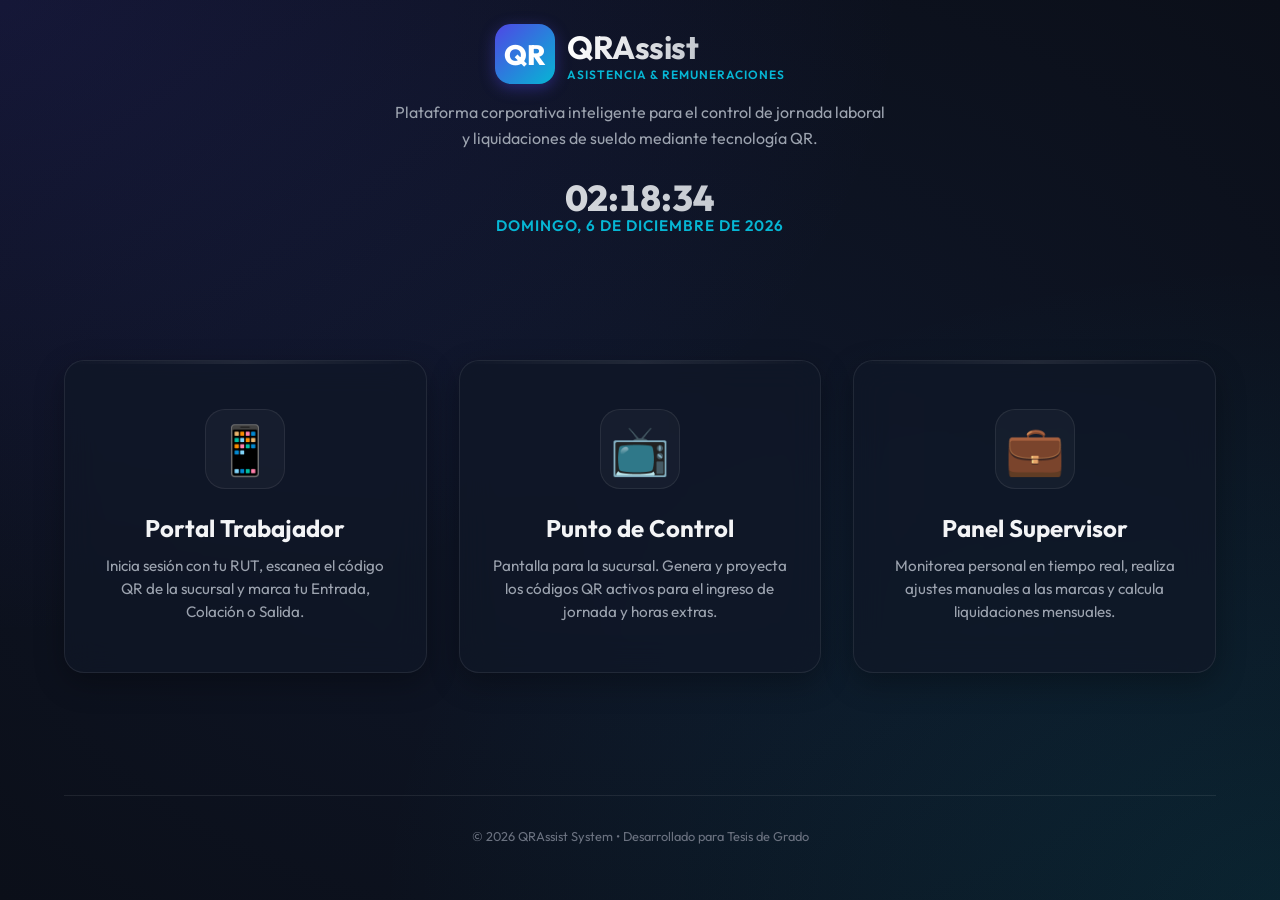
==== index.html @ 9260c616 "Add files via upload" ====
<!DOCTYPE html>
<html lang="es">
<head>
    <meta charset="UTF-8">
    <meta name="viewport" content="width=device-width, initial-scale=1.0">
    <title>QRAssist - Sistema de Asistencia y Remuneraciones</title>
    <link rel="stylesheet" href="css/styles.css">
</head>
<body>
    <div class="app-container" style="justify-content: center;">
        <!-- Logo y Cabecera del Portal -->
        <header class="text-center" style="margin-bottom: 3rem;">
            <div class="brand" style="justify-content: center; margin-bottom: 1rem;">
                <div class="brand-logo" style="width: 60px; height: 60px; font-size: 1.75rem; border-radius: 16px;">QR</div>
                <div class="brand-text" style="text-align: left;">
                    <h1 style="font-size: 2rem;">QRAssist</h1>
                    <span>Asistencia & Remuneraciones</span>
                </div>
            </div>
            <p style="color: var(--text-secondary); max-width: 500px; margin: 0 auto; line-height: 1.6;">
                Plataforma corporativa inteligente para el control de jornada laboral y liquidaciones de sueldo mediante tecnología QR.
            </p>
            <div id="live-time-wrapper" style="margin-top: 1.5rem;">
                <div id="live-time" class="time-ticker" style="font-size: 2.25rem;">00:00:00</div>
                <div id="live-date" class="date-ticker">Sábado, 27 de Junio</div>
            </div>
        </header>

        <!-- Rejilla de Roles -->
        <main class="hub-grid">
            <!-- Tarjeta Trabajador -->
            <a href="worker.html" class="card hub-card" id="btn-worker-portal">
                <div class="hub-icon">📱</div>
                <h2>Portal Trabajador</h2>
                <p>Inicia sesión con tu RUT, escanea el código QR de la sucursal y marca tu Entrada, Colación o Salida.</p>
            </a>

            <!-- Tarjeta Punto de Control QR -->
            <a href="control_point.html" class="card hub-card" id="btn-control-point">
                <div class="hub-icon">📺</div>
                <h2>Punto de Control</h2>
                <p>Pantalla para la sucursal. Genera y proyecta los códigos QR activos para el ingreso de jornada y horas extras.</p>
            </a>

            <!-- Tarjeta Supervisor -->
            <a href="supervisor.html" class="card hub-card" id="btn-supervisor-portal">
                <div class="hub-icon">💼</div>
                <h2>Panel Supervisor</h2>
                <p>Monitorea personal en tiempo real, realiza ajustes manuales a las marcas y calcula liquidaciones mensuales.</p>
            </a>
        </main>

        <footer class="app-footer">
            <p>&copy; 2026 QRAssist System &bull; Desarrollado para Tesis de Grado</p>
        </footer>
    </div>

    <!-- Script para el Reloj en Vivo -->
    <script>
        function updateClock() {
            const now = new Date();
            const timeStr = now.toLocaleTimeString('es-CL', { hour: '2-digit', minute: '2-digit', second: '2-digit', hour12: false });
            const dateOptions = { weekday: 'long', day: 'numeric', month: 'long', year: 'numeric' };
            const dateStr = now.toLocaleDateString('es-CL', dateOptions);
            
            document.getElementById('live-time').textContent = timeStr;
            document.getElementById('live-date').textContent = dateStr;
        }
        setInterval(updateClock, 1000);
        updateClock();
    </script>
</body>
</html>
---- css/styles.css ----
/* 
 * Sistema Web de Control de Asistencia y Cálculo de Remuneraciones
 * css/styles.css - Sistema de Diseño Premium y Estilos Globales
 */

@import url('https://fonts.googleapis.com/css2?family=Outfit:wght@300;400;500;600;700;800&family=Montserrat:wght@400;500;600;700&display=swap');

/* --- variables del sistema de diseño --- */
:root {
    --bg-main: #0B0F19;
    --bg-card: rgba(17, 24, 39, 0.7);
    --border-glass: rgba(255, 255, 255, 0.08);
    --border-glow: rgba(99, 102, 241, 0.25);
    
    --text-primary: #F3F4F6;
    --text-secondary: #9CA3AF;
    --text-muted: #6B7280;
    
    /* Paleta de Estados de Asistencia (Neon Glow) */
    --color-entrada: #10B981;       /* Verde Esmeralda */
    --color-colacion: #F59E0B;      /* Ámbar Cálido */
    --color-salida: #EF4444;        /* Rojo Coral */
    --color-extra: #6366F1;         /* Índigo Eléctrico */
    
    /* Colores del Sistema */
    --primary: #4F46E5;
    --primary-hover: #4338CA;
    --primary-glow: rgba(79, 70, 229, 0.4);
    
    --accent: #06B6D4; /* Cyan */
    --accent-hover: #0891B2;
}

/* --- estilos base --- */
* {
    margin: 0;
    padding: 0;
    box-sizing: border-box;
    font-family: 'Outfit', 'Montserrat', sans-serif;
    -webkit-tap-highlight-color: transparent;
}

body {
    background-color: var(--bg-main);
    background-image: 
        radial-gradient(at 0% 0%, rgba(79, 70, 229, 0.15) 0px, transparent 50%),
        radial-gradient(at 100% 100%, rgba(6, 182, 212, 0.12) 0px, transparent 50%),
        radial-gradient(at 50% 50%, rgba(15, 23, 42, 0.95) 0px, var(--bg-main) 100%);
    background-attachment: fixed;
    color: var(--text-primary);
    min-height: 100vh;
    display: flex;
    flex-direction: column;
    overflow-x: hidden;
}

/* --- contenedor principal --- */
.app-container {
    max-width: 1200px;
    width: 100%;
    margin: 0 auto;
    padding: 1.5rem;
    flex: 1;
    display: flex;
    flex-direction: column;
}

/* --- header / navbar --- */
.app-header {
    display: flex;
    justify-content: space-between;
    align-items: center;
    padding: 1rem 0;
    margin-bottom: 2rem;
    border-bottom: 1px solid var(--border-glass);
}

.brand {
    display: flex;
    align-items: center;
    gap: 0.75rem;
    text-decoration: none;
}

.brand-logo {
    width: 42px;
    height: 42px;
    background: linear-gradient(135deg, var(--primary), var(--accent));
    border-radius: 12px;
    display: flex;
    align-items: center;
    justify-content: center;
    color: white;
    font-weight: 800;
    font-size: 1.25rem;
    box-shadow: 0 4px 15px var(--primary-glow);
}

.brand-text h1 {
    font-size: 1.25rem;
    font-weight: 700;
    background: linear-gradient(to right, #FFFFFF, var(--text-secondary));
    -webkit-background-clip: text;
    -webkit-text-fill-color: transparent;
    letter-spacing: -0.5px;
}

.brand-text span {
    font-size: 0.75rem;
    color: var(--accent);
    text-transform: uppercase;
    letter-spacing: 1px;
    font-weight: 600;
    display: block;
}

.user-badge {
    background: rgba(255, 255, 255, 0.05);
    border: 1px solid var(--border-glass);
    padding: 0.5rem 1rem;
    border-radius: 12px;
    display: flex;
    align-items: center;
    gap: 0.5rem;
    font-size: 0.85rem;
}

.user-badge .role {
    color: var(--accent);
    font-weight: 600;
}

/* --- componentes de tarjeta (glassmorphic) --- */
.card {
    background: var(--bg-card);
    backdrop-filter: blur(16px);
    -webkit-backdrop-filter: blur(16px);
    border: 1px solid var(--border-glass);
    border-radius: 20px;
    padding: 2rem;
    box-shadow: 0 10px 30px rgba(0, 0, 0, 0.3);
    transition: transform 0.3s ease, border-color 0.3s ease, box-shadow 0.3s ease;
    position: relative;
    overflow: hidden;
}

.card::before {
    content: '';
    position: absolute;
    top: 0;
    left: 0;
    right: 0;
    height: 3px;
    background: linear-gradient(90deg, transparent, var(--border-glass), transparent);
}

.card:hover {
    border-color: var(--border-glow);
    box-shadow: 0 15px 40px rgba(99, 102, 241, 0.1);
}

/* --- selector de roles (hub index) --- */
.hub-grid {
    display: grid;
    grid-template-columns: repeat(auto-fit, minmax(300px, 1fr));
    gap: 2rem;
    margin: auto 0;
    padding: 2rem 0;
}

.hub-card {
    display: flex;
    flex-direction: column;
    align-items: center;
    text-align: center;
    cursor: pointer;
    text-decoration: none;
    color: inherit;
    padding: 3rem 2rem;
}

.hub-card:hover {
    transform: translateY(-8px);
}

.hub-icon {
    font-size: 3rem;
    margin-bottom: 1.5rem;
    width: 80px;
    height: 80px;
    border-radius: 20px;
    background: rgba(255, 255, 255, 0.03);
    border: 1px solid var(--border-glass);
    display: flex;
    align-items: center;
    justify-content: center;
    transition: background 0.3s, transform 0.3s;
}

.hub-card:hover .hub-icon {
    background: var(--primary);
    transform: scale(1.1) rotate(5deg);
    box-shadow: 0 0 30px var(--primary-glow);
}

.hub-card h2 {
    font-size: 1.5rem;
    margin-bottom: 0.75rem;
    font-weight: 700;
}

.hub-card p {
    color: var(--text-secondary);
    font-size: 0.95rem;
    line-height: 1.5;
}

/* --- formularios y inputs --- */
.form-group {
    margin-bottom: 1.5rem;
    display: flex;
    flex-direction: column;
    gap: 0.5rem;
}

label {
    font-size: 0.85rem;
    font-weight: 600;
    color: var(--text-secondary);
    text-transform: uppercase;
    letter-spacing: 0.5px;
}

input, select {
    background: rgba(255, 255, 255, 0.03);
    border: 1px solid var(--border-glass);
    padding: 0.85rem 1.2rem;
    border-radius: 12px;
    color: var(--text-primary);
    font-size: 1rem;
    transition: border-color 0.3s, box-shadow 0.3s;
}

input:focus, select:focus {
    outline: none;
    border-color: var(--primary);
    box-shadow: 0 0 12px var(--primary-glow);
}

/* --- botones --- */
.btn {
    background: linear-gradient(135deg, var(--primary), var(--accent));
    border: none;
    color: white;
    padding: 0.85rem 1.5rem;
    font-size: 1rem;
    font-weight: 600;
    border-radius: 12px;
    cursor: pointer;
    display: inline-flex;
    align-items: center;
    justify-content: center;
    gap: 0.5rem;
    transition: opacity 0.2s, transform 0.2s, box-shadow 0.2s;
    box-shadow: 0 4px 15px var(--primary-glow);
}

.btn:hover {
    transform: translateY(-2px);
    box-shadow: 0 6px 20px var(--primary-glow);
}

.btn:active {
    transform: translateY(0);
}

.btn-secondary {
    background: rgba(255, 255, 255, 0.05);
    border: 1px solid var(--border-glass);
    color: var(--text-primary);
    box-shadow: none;
}

.btn-secondary:hover {
    background: rgba(255, 255, 255, 0.1);
    box-shadow: none;
}

.btn-danger {
    background: linear-gradient(135deg, var(--color-salida), #F87171);
    box-shadow: 0 4px 15px rgba(239, 68, 68, 0.3);
}

.btn-danger:hover {
    box-shadow: 0 6px 20px rgba(239, 68, 68, 0.4);
}

.btn-success {
    background: linear-gradient(135deg, var(--color-entrada), #34D399);
    box-shadow: 0 4px 15px rgba(16, 185, 129, 0.3);
}

.btn-success:hover {
    box-shadow: 0 6px 20px rgba(16, 185, 129, 0.4);
}

/* --- estados visuales (badges / textos) --- */
.status-badge {
    padding: 0.25rem 0.75rem;
    border-radius: 50px;
    font-size: 0.8rem;
    font-weight: 700;
    text-transform: uppercase;
    display: inline-flex;
    align-items: center;
    gap: 0.35rem;
    border: 1px solid transparent;
}

.status-working {
    background: rgba(16, 185, 129, 0.1);
    border-color: rgba(16, 185, 129, 0.3);
    color: var(--color-entrada);
    box-shadow: 0 0 10px rgba(16, 185, 129, 0.15);
}

.status-lunch {
    background: rgba(245, 158, 11, 0.1);
    border-color: rgba(245, 158, 11, 0.3);
    color: var(--color-colacion);
    box-shadow: 0 0 10px rgba(245, 158, 11, 0.15);
}

.status-out {
    background: rgba(239, 68, 68, 0.1);
    border-color: rgba(239, 68, 68, 0.3);
    color: var(--color-salida);
    box-shadow: 0 0 10px rgba(239, 68, 68, 0.15);
}

.status-overtime {
    background: rgba(99, 102, 241, 0.1);
    border-color: rgba(99, 102, 241, 0.3);
    color: var(--color-extra);
    box-shadow: 0 0 10px rgba(99, 102, 241, 0.15);
}

/* --- interfaz del trabajador (móvil) --- */
.worker-card {
    max-width: 480px;
    margin: 0 auto;
    width: 100%;
}

.worker-profile {
    display: flex;
    flex-direction: column;
    align-items: center;
    margin-bottom: 2rem;
    text-align: center;
}

.worker-avatar {
    width: 70px;
    height: 70px;
    border-radius: 50%;
    background: linear-gradient(135deg, var(--primary), var(--accent));
    display: flex;
    align-items: center;
    justify-content: center;
    font-size: 1.75rem;
    font-weight: 700;
    color: white;
    margin-bottom: 1rem;
    box-shadow: 0 5px 20px var(--primary-glow);
}

.worker-name {
    font-size: 1.25rem;
    font-weight: 700;
    margin-bottom: 0.25rem;
}

.worker-rut {
    font-size: 0.85rem;
    color: var(--text-secondary);
}

/* escáner de cámara */
.camera-scanner-wrapper {
    position: relative;
    width: 100%;
    aspect-ratio: 1;
    border-radius: 16px;
    overflow: hidden;
    border: 2px dashed rgba(255, 255, 255, 0.2);
    background: #000;
    margin: 1.5rem 0;
}

.camera-scanner-overlay {
    position: absolute;
    top: 0;
    left: 0;
    width: 100%;
    height: 100%;
    pointer-events: none;
    border: 40px solid rgba(0, 0, 0, 0.6);
    display: flex;
    align-items: center;
    justify-content: center;
    z-index: 10;
}

.scanner-reticle {
    width: 100%;
    height: 100%;
    border: 2px solid var(--accent);
    position: relative;
    box-shadow: 0 0 20px rgba(6, 182, 212, 0.3);
}

.scanner-laser {
    position: absolute;
    top: 0;
    left: 0;
    width: 100%;
    height: 4px;
    background: linear-gradient(to right, transparent, var(--accent), transparent);
    box-shadow: 0 0 15px var(--accent);
    animation: scanning 2s linear infinite;
}

@keyframes scanning {
    0% { top: 0%; }
    50% { top: 100%; }
    100% { top: 0%; }
}

#reader {
    width: 100% !important;
    height: 100% !important;
    object-fit: cover;
}

#reader video {
    object-fit: cover !important;
    width: 100% !important;
    height: 100% !important;
}

/* drawer/modal de marcas del trabajador */
.action-sheet {
    position: fixed;
    bottom: 0;
    left: 50%;
    transform: translate(-50%, 100%);
    width: 100%;
    max-width: 480px;
    background: #0F172A;
    border-top: 1px solid var(--border-glass);
    border-top-left-radius: 24px;
    border-top-right-radius: 24px;
    padding: 2rem;
    box-shadow: 0 -10px 40px rgba(0, 0, 0, 0.5);
    z-index: 1000;
    transition: transform 0.4s cubic-bezier(0.16, 1, 0.3, 1);
}

.action-sheet.active {
    transform: translate(-50%, 0);
}

.action-sheet-header {
    text-align: center;
    margin-bottom: 1.5rem;
}

.action-sheet-header h3 {
    font-size: 1.25rem;
    font-weight: 700;
}

.action-sheet-header p {
    color: var(--text-secondary);
    font-size: 0.85rem;
    margin-top: 0.25rem;
}

.action-sheet-grid {
    display: grid;
    grid-template-columns: repeat(2, 1fr);
    gap: 1rem;
    margin-bottom: 1.5rem;
}

.action-btn {
    border: 1px solid var(--border-glass);
    background: rgba(255, 255, 255, 0.02);
    border-radius: 16px;
    padding: 1.25rem 1rem;
    display: flex;
    flex-direction: column;
    align-items: center;
    gap: 0.5rem;
    cursor: pointer;
    font-weight: 600;
    font-size: 0.9rem;
    transition: transform 0.2s, background 0.2s, border-color 0.2s;
    color: var(--text-primary);
}

.action-btn:hover {
    background: rgba(255, 255, 255, 0.05);
    transform: scale(1.02);
}

.action-btn .icon {
    font-size: 1.75rem;
}

.action-btn.entrada { border-color: rgba(16, 185, 129, 0.2); }
.action-btn.entrada:hover { background: rgba(16, 185, 129, 0.1); border-color: var(--color-entrada); }

.action-btn.colacion-in { border-color: rgba(245, 158, 11, 0.2); }
.action-btn.colacion-in:hover { background: rgba(245, 158, 11, 0.1); border-color: var(--color-colacion); }

.action-btn.colacion-out { border-color: rgba(6, 182, 212, 0.2); }
.action-btn.colacion-out:hover { background: rgba(6, 182, 212, 0.1); border-color: var(--accent); }

.action-btn.salida { border-color: rgba(239, 68, 68, 0.2); }
.action-btn.salida:hover { background: rgba(239, 68, 68, 0.1); border-color: var(--color-salida); }

.backdrop {
    position: fixed;
    top: 0;
    left: 0;
    width: 100vw;
    height: 100vh;
    background: rgba(0, 0, 0, 0.6);
    backdrop-filter: blur(4px);
    z-index: 999;
    display: none;
}

.backdrop.active {
    display: block;
}

/* --- interfaz del punto de control (pantalla qr) --- */
.control-point-layout {
    display: flex;
    flex-direction: column;
    align-items: center;
    text-align: center;
    gap: 2rem;
    margin: auto 0;
}

.qr-displays-container {
    display: grid;
    grid-template-columns: repeat(auto-fit, minmax(280px, 1fr));
    gap: 2.5rem;
    width: 100%;
    max-width: 800px;
    margin-top: 1rem;
}

.qr-box {
    display: flex;
    flex-direction: column;
    align-items: center;
    padding: 2.5rem 1.5rem;
    background: rgba(17, 24, 39, 0.8);
    border: 1px solid var(--border-glass);
    border-radius: 24px;
    box-shadow: 0 10px 45px rgba(0,0,0,0.5);
    position: relative;
}

.qr-box.overtime-box {
    border-color: rgba(99, 102, 241, 0.3);
    box-shadow: 0 10px 45px rgba(99, 102, 241, 0.15);
}

.qr-canvas-wrapper {
    background: white;
    padding: 1.25rem;
    border-radius: 16px;
    display: flex;
    align-items: center;
    justify-content: center;
    box-shadow: 0 8px 30px rgba(0, 0, 0, 0.2);
    margin-bottom: 1.5rem;
}

.qr-box h2 {
    font-size: 1.25rem;
    margin-bottom: 0.5rem;
}

.qr-box p {
    color: var(--text-secondary);
    font-size: 0.85rem;
}

.time-ticker {
    font-size: 3rem;
    font-weight: 800;
    background: linear-gradient(to right, #FFFFFF, var(--text-secondary));
    -webkit-background-clip: text;
    -webkit-text-fill-color: transparent;
    font-feature-settings: "tnum";
}

.date-ticker {
    color: var(--accent);
    text-transform: uppercase;
    font-weight: 600;
    letter-spacing: 1px;
    font-size: 0.95rem;
    margin-top: -0.25rem;
}

/* --- interfaz del supervisor --- */
.supervisor-grid {
    display: grid;
    grid-template-columns: 1fr;
    gap: 2rem;
}

@media (min-width: 992px) {
    .supervisor-grid {
        grid-template-columns: 1fr 320px;
    }
}

.main-dashboard {
    display: flex;
    flex-direction: column;
    gap: 2rem;
}

.tab-nav {
    display: flex;
    gap: 0.5rem;
    border-bottom: 1px solid var(--border-glass);
    padding-bottom: 0.5rem;
    overflow-x: auto;
}

.tab-btn {
    background: transparent;
    border: none;
    color: var(--text-secondary);
    padding: 0.75rem 1.25rem;
    font-size: 0.95rem;
    font-weight: 600;
    cursor: pointer;
    border-radius: 10px;
    transition: background 0.2s, color 0.2s;
    white-space: nowrap;
}

.tab-btn:hover {
    color: var(--text-primary);
    background: rgba(255, 255, 255, 0.02);
}

.tab-btn.active {
    color: var(--accent);
    background: rgba(6, 182, 212, 0.1);
}

.tab-content {
    display: none;
}

.tab-content.active {
    display: block;
}

/* tablas responsivas */
.table-wrapper {
    overflow-x: auto;
    width: 100%;
    margin-top: 1rem;
    border-radius: 12px;
    border: 1px solid var(--border-glass);
}

table {
    width: 100%;
    border-collapse: collapse;
    text-align: left;
    font-size: 0.9rem;
}

th, td {
    padding: 1rem 1.25rem;
    border-bottom: 1px solid var(--border-glass);
}

th {
    background: rgba(255, 255, 255, 0.02);
    color: var(--text-secondary);
    font-weight: 600;
    text-transform: uppercase;
    font-size: 0.75rem;
    letter-spacing: 0.5px;
}

tr:hover td {
    background: rgba(255, 255, 255, 0.01);
}

/* lista de trabajadores activos (barra lateral o tarjetas) */
.worker-status-list {
    display: flex;
    flex-direction: column;
    gap: 1rem;
}

.worker-status-card {
    background: rgba(255, 255, 255, 0.02);
    border: 1px solid var(--border-glass);
    padding: 1.25rem;
    border-radius: 16px;
    display: flex;
    justify-content: space-between;
    align-items: center;
    transition: border-color 0.2s;
}

.worker-status-card:hover {
    border-color: var(--border-glow);
}

.worker-status-info h4 {
    font-size: 0.95rem;
    font-weight: 600;
    margin-bottom: 0.25rem;
}

.worker-status-info p {
    color: var(--text-secondary);
    font-size: 0.8rem;
}

/* liquidación / módulo financiero */
.financial-summary {
    display: grid;
    grid-template-columns: repeat(auto-fit, minmax(200px, 1fr));
    gap: 1rem;
    margin-bottom: 2rem;
}

.financial-metric-card {
    background: rgba(255, 255, 255, 0.02);
    border: 1px solid var(--border-glass);
    border-radius: 16px;
    padding: 1.25rem;
    display: flex;
    flex-direction: column;
    gap: 0.25rem;
}

.financial-metric-card .label {
    font-size: 0.75rem;
    color: var(--text-secondary);
    text-transform: uppercase;
}

.financial-metric-card .value {
    font-size: 1.5rem;
    font-weight: 700;
    font-feature-settings: "tnum";
}

.financial-metric-card.highlight {
    border-color: rgba(6, 182, 212, 0.3);
    background: linear-gradient(135deg, rgba(6, 182, 212, 0.05), transparent);
}

.financial-metric-card.highlight .value {
    color: var(--accent);
}

/* --- modal modal supervisor --- */
.modal {
    position: fixed;
    top: 50%;
    left: 50%;
    transform: translate(-50%, -50%) scale(0.9);
    width: 90%;
    max-width: 500px;
    background: #0F172A;
    border: 1px solid var(--border-glass);
    border-radius: 20px;
    padding: 2rem;
    box-shadow: 0 20px 50px rgba(0,0,0,0.6);
    z-index: 1001;
    display: none;
    opacity: 0;
    transition: transform 0.3s, opacity 0.3s;
}

.modal.active {
    display: block;
    opacity: 1;
    transform: translate(-50%, -50%) scale(1);
}

.modal-header {
    display: flex;
    justify-content: space-between;
    align-items: center;
    margin-bottom: 1.5rem;
}

.modal-header h3 {
    font-size: 1.25rem;
    font-weight: 700;
}

.modal-close {
    background: transparent;
    border: none;
    color: var(--text-secondary);
    font-size: 1.5rem;
    cursor: pointer;
}

.modal-footer {
    display: flex;
    justify-content: flex-end;
    gap: 0.75rem;
    margin-top: 1.5rem;
}

/* --- alertas/notificaciones toast --- */
.toast-container {
    position: fixed;
    top: 20px;
    right: 20px;
    z-index: 10000;
    display: flex;
    flex-direction: column;
    gap: 0.75rem;
}

.toast {
    background: #1E293B;
    border-left: 4px solid var(--primary);
    border-radius: 8px;
    padding: 1rem 1.5rem;
    box-shadow: 0 10px 25px rgba(0,0,0,0.4);
    color: var(--text-primary);
    font-size: 0.9rem;
    display: flex;
    align-items: center;
    gap: 0.75rem;
    min-width: 250px;
    max-width: 350px;
    animation: slideIn 0.3s forwards;
}

@keyframes slideIn {
    from { transform: translateX(120%); }
    to { transform: translateX(0); }
}

.toast.success { border-left-color: var(--color-entrada); }
.toast.warning { border-left-color: var(--color-colacion); }
.toast.error { border-left-color: var(--color-salida); }

/* --- vistas del login --- */
.login-layout {
    display: flex;
    justify-content: center;
    align-items: center;
    min-height: calc(100vh - 200px);
}

.login-card {
    max-width: 400px;
    width: 100%;
}

.login-card h2 {
    font-size: 1.75rem;
    font-weight: 700;
    margin-bottom: 0.5rem;
    text-align: center;
}

.login-card p {
    color: var(--text-secondary);
    font-size: 0.9rem;
    text-align: center;
    margin-bottom: 2rem;
}

/* --- utilidades --- */
.text-center { text-align: center; }
.mt-1 { margin-top: 0.25rem; }
.mt-2 { margin-top: 0.5rem; }
.mt-4 { margin-top: 1rem; }
.mb-2 { margin-bottom: 0.5rem; }
.mb-4 { margin-bottom: 1rem; }
.flex { display: flex; }
.justify-between { justify-content: space-between; }
.align-center { align-items: center; }
.gap-1 { gap: 0.5rem; }
.gap-2 { gap: 1rem; }
.flex-1 { flex: 1; }

/* footer */
.app-footer {
    text-align: center;
    padding: 2rem 0;
    color: var(--text-muted);
    font-size: 0.8rem;
    border-top: 1px solid var(--border-glass);
    margin-top: auto;
}

/* --- media print para liquidación --- */
@media print {
    body {
        background: white !important;
        background-image: none !important;
        color: black !important;
    }
    
    .app-container, .app-header, .tab-nav, .sidebar, #tab-payroll > .card > *:not(#payroll-results-container), #payroll-results-container > *:not(#paystub-print-card), .app-footer, .btn, .toast-container {
        display: none !important;
    }
    
    .app-container {
        padding: 0 !important;
        margin: 0 !important;
        max-width: 100% !important;
        min-height: auto !important;
    }
    
    #tab-payroll, #payroll-results-container, #paystub-print-card {
        display: block !important;
        width: 100% !important;
        position: absolute;
        left: 0;
        top: 0;
        margin: 0 !important;
        padding: 1.5cm !important;
        background: white !important;
        color: black !important;
        border: none !important;
        box-shadow: none !important;
    }
    
    #paystub-print-card * {
        color: black !important;
        border-color: #333 !important;
    }
    
    #paystub-print-card th {
        background: #e5e7eb !important;
        color: black !important;
        border-bottom: 2px solid black !important;
        padding: 0.5rem !important;
    }
    
    #paystub-print-card td {
        border-bottom: 1px solid #ccc !important;
        padding: 0.5rem !important;
    }
    
    #paystub-print-card h4, #paystub-print-card h5, #paystub-print-card strong {
        color: black !important;
    }
}
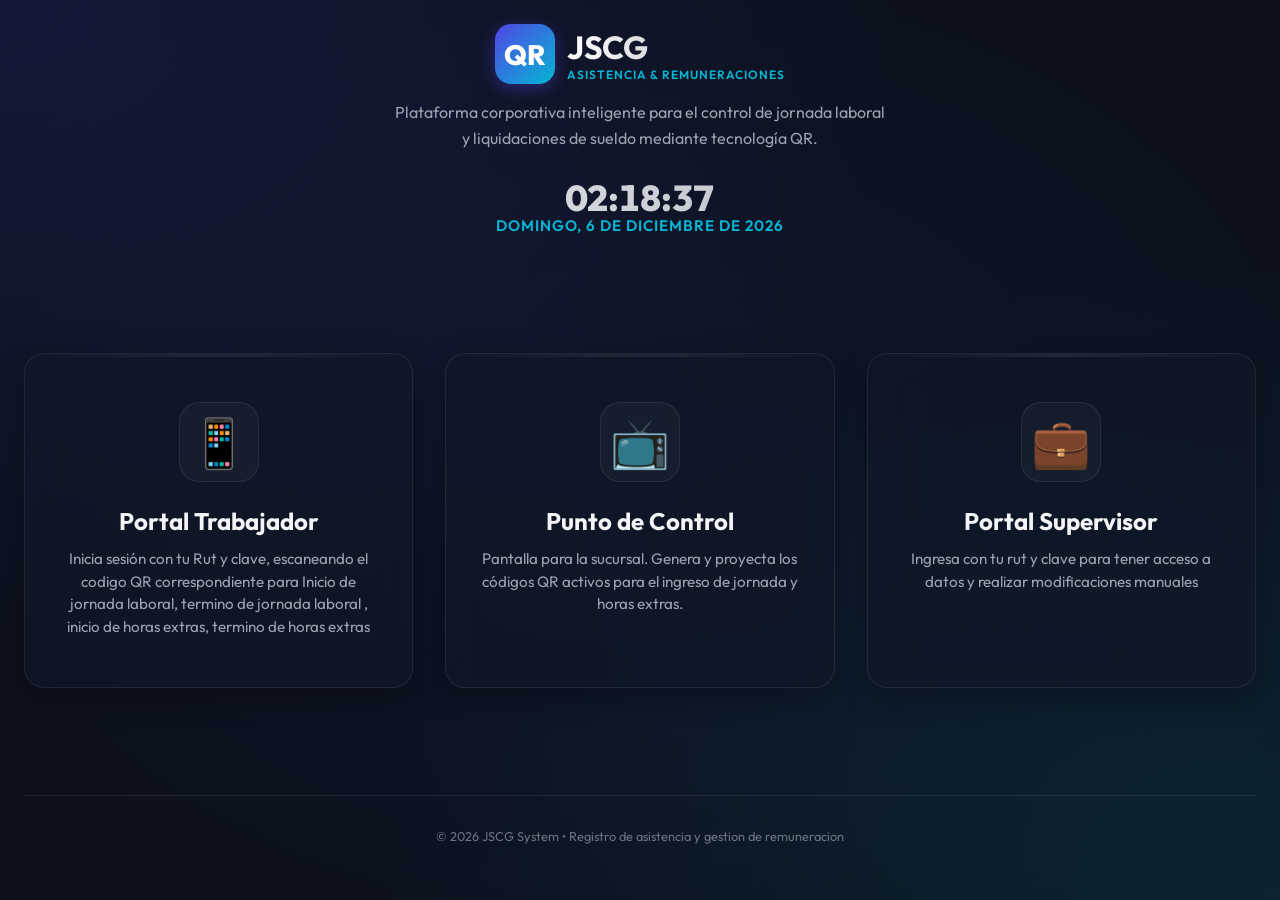
==== commit b0cc213f: "detalles finales" ====
--- a/index.html
+++ b/index.html
@@ -1,24 +1,28 @@
 <!DOCTYPE html>
 <html lang="es">
+
 <head>
     <meta charset="UTF-8">
     <meta name="viewport" content="width=device-width, initial-scale=1.0">
-    <title>QRAssist - Sistema de Asistencia y Remuneraciones</title>
+    <title>JSCG - Sistema de Asistencia y Remuneraciones</title>
     <link rel="stylesheet" href="css/styles.css">
 </head>
+
 <body>
     <div class="app-container" style="justify-content: center;">
         <!-- Logo y Cabecera del Portal -->
         <header class="text-center" style="margin-bottom: 3rem;">
             <div class="brand" style="justify-content: center; margin-bottom: 1rem;">
-                <div class="brand-logo" style="width: 60px; height: 60px; font-size: 1.75rem; border-radius: 16px;">QR</div>
+                <div class="brand-logo" style="width: 60px; height: 60px; font-size: 1.75rem; border-radius: 16px;">QR
+                </div>
                 <div class="brand-text" style="text-align: left;">
-                    <h1 style="font-size: 2rem;">QRAssist</h1>
+                    <h1 style="font-size: 2rem;">JSCG</h1>
                     <span>Asistencia & Remuneraciones</span>
                 </div>
             </div>
             <p style="color: var(--text-secondary); max-width: 500px; margin: 0 auto; line-height: 1.6;">
-                Plataforma corporativa inteligente para el control de jornada laboral y liquidaciones de sueldo mediante tecnología QR.
+                Plataforma corporativa inteligente para el control de jornada laboral y liquidaciones de sueldo mediante
+                tecnología QR.
             </p>
             <div id="live-time-wrapper" style="margin-top: 1.5rem;">
                 <div id="live-time" class="time-ticker" style="font-size: 2.25rem;">00:00:00</div>
@@ -32,26 +36,28 @@
             <a href="worker.html" class="card hub-card" id="btn-worker-portal">
                 <div class="hub-icon">📱</div>
                 <h2>Portal Trabajador</h2>
-                <p>Inicia sesión con tu RUT, escanea el código QR de la sucursal y marca tu Entrada, Colación o Salida.</p>
+                <p>Inicia sesión con tu Rut y clave, escaneando el codigo QR correspondiente para Inicio de jornada
+                    laboral, termino de jornada laboral , inicio de horas extras, termino de horas extras</p>
             </a>
 
             <!-- Tarjeta Punto de Control QR -->
             <a href="control_point.html" class="card hub-card" id="btn-control-point">
                 <div class="hub-icon">📺</div>
                 <h2>Punto de Control</h2>
-                <p>Pantalla para la sucursal. Genera y proyecta los códigos QR activos para el ingreso de jornada y horas extras.</p>
+                <p>Pantalla para la sucursal. Genera y proyecta los códigos QR activos para el ingreso de jornada y
+                    horas extras.</p>
             </a>
 
             <!-- Tarjeta Supervisor -->
             <a href="supervisor.html" class="card hub-card" id="btn-supervisor-portal">
                 <div class="hub-icon">💼</div>
-                <h2>Panel Supervisor</h2>
-                <p>Monitorea personal en tiempo real, realiza ajustes manuales a las marcas y calcula liquidaciones mensuales.</p>
+                <h2>Portal Supervisor</h2>
+                <p>Ingresa con tu rut y clave para tener acceso a datos y realizar modificaciones manuales</p>
             </a>
         </main>
 
         <footer class="app-footer">
-            <p>&copy; 2026 QRAssist System &bull; Desarrollado para Tesis de Grado</p>
+            <p>&copy; 2026 JSCG System &bull; Registro de asistencia y gestion de remuneracion</p>
         </footer>
     </div>
 
@@ -62,7 +68,7 @@
             const timeStr = now.toLocaleTimeString('es-CL', { hour: '2-digit', minute: '2-digit', second: '2-digit', hour12: false });
             const dateOptions = { weekday: 'long', day: 'numeric', month: 'long', year: 'numeric' };
             const dateStr = now.toLocaleDateString('es-CL', dateOptions);
-            
+
             document.getElementById('live-time').textContent = timeStr;
             document.getElementById('live-date').textContent = dateStr;
         }
@@ -70,4 +76,5 @@
         updateClock();
     </script>
 </body>
-</html>
+
+</html>
--- a/css/styles.css
+++ b/css/styles.css
@@ -56,7 +56,7 @@
 
 /* --- contenedor principal --- */
 .app-container {
-    max-width: 1200px;
+    max-width: 1500px;
     width: 100%;
     margin: 0 auto;
     padding: 1.5rem;
@@ -239,6 +239,152 @@
     color: var(--text-primary);
     font-size: 1rem;
     transition: border-color 0.3s, box-shadow 0.3s;
+}
+
+select option {
+    background-color: #111827; /* Evita letras blancas sobre fondo blanco en navegadores como Brave/Chrome */
+    color: var(--text-primary);
+}
+
+/* Ajustes para tabletas y dispositivos medianos (max-width: 768px) */
+@media (max-width: 768px) {
+    .app-container {
+        padding: 1rem;
+    }
+
+    .app-header {
+        flex-direction: column;
+        align-items: center;
+        text-align: center;
+        gap: 1rem;
+        padding-bottom: 1.25rem;
+    }
+
+    .app-header .brand {
+        flex-direction: column;
+        gap: 0.5rem;
+    }
+
+    .app-header .brand-text {
+        text-align: center;
+    }
+
+    .user-badge {
+        width: 100%;
+        justify-content: space-between;
+    }
+
+    /* Tablas responsivas */
+    th, td {
+        padding: 0.65rem 0.4rem !important;
+        font-size: 0.8rem !important;
+    }
+    
+    /* Habilitar swipe táctil sin barra de scroll física visible */
+    .table-wrapper {
+        scrollbar-width: none; /* Firefox */
+        overflow-x: auto;
+    }
+    
+    .table-wrapper::-webkit-scrollbar {
+        display: none; /* Chrome, Safari, Opera */
+    }
+
+    /* Grillas financieras y de resumen */
+    .financial-summary {
+        grid-template-columns: repeat(auto-fit, minmax(140px, 1fr)) !important;
+        gap: 0.75rem;
+    }
+
+    .financial-metric-card {
+        padding: 1rem;
+    }
+
+    .financial-metric-card .value {
+        font-size: 1.25rem;
+    }
+
+    /* Hub de Selección de Roles */
+    .hub-grid {
+        grid-template-columns: 1fr !important;
+        gap: 1.25rem;
+        padding: 1rem 0;
+    }
+
+    .hub-card {
+        padding: 2rem 1.5rem;
+    }
+
+    /* Formularios de dos columnas */
+    .form-row-2col {
+        grid-template-columns: 1fr !important;
+    }
+}
+
+/* Ajustes finos para celulares y pantallas verticales estrechas (max-width: 480px) */
+@media (max-width: 480px) {
+    h1 { font-size: 1.5rem !important; }
+    h2 { font-size: 1.25rem !important; }
+    h3 { font-size: 1.1rem !important; }
+
+    .card {
+        padding: 1.25rem;
+        border-radius: 16px;
+    }
+
+    /* Navegación por pestañas */
+    .tab-nav {
+        gap: 0.25rem;
+        padding-bottom: 0.75rem;
+    }
+
+    .tab-btn {
+        padding: 0.5rem 0.75rem;
+        font-size: 0.85rem;
+        border-radius: 8px;
+    }
+
+    /* Modal emergente */
+    .modal {
+        padding: 1.25rem;
+        width: 95%;
+    }
+
+    .modal-footer {
+        flex-direction: column;
+        gap: 0.5rem;
+    }
+
+    .modal-footer .btn {
+        width: 100%;
+    }
+
+    /* Botones y formularios */
+    .btn {
+        padding: 0.75rem 1rem;
+        font-size: 0.9rem;
+    }
+
+    input, select {
+        padding: 0.75rem 1rem;
+        font-size: 0.9rem;
+    }
+
+    /* Ajustes específicos de Punto de Control (QR) */
+    .qr-displays-container {
+        grid-template-columns: 1fr !important;
+        gap: 1.5rem;
+    }
+
+    .qr-box {
+        padding: 1.5rem 1rem !important;
+    }
+
+    /* Boleta de liquidación en versión móvil (evita overflows en impresión y vista previa) */
+    #paystub-print-card {
+        padding: 1rem !important;
+        overflow-x: auto;
+    }
 }
 
 input:focus, select:focus {
@@ -639,6 +785,7 @@
     display: flex;
     flex-direction: column;
     gap: 2rem;
+    min-width: 0; /* Previene desbordamiento del grid al contener tablas anchas */
 }
 
 .tab-nav {
@@ -933,28 +1080,52 @@
         color: black !important;
     }
     
-    .app-container, .app-header, .tab-nav, .sidebar, #tab-payroll > .card > *:not(#payroll-results-container), #payroll-results-container > *:not(#paystub-print-card), .app-footer, .btn, .toast-container {
+    /* Ocultar quirúrgicamente todos los elementos hermanos que no sean ancestros de la boleta */
+    body > *:not(.app-layout),
+    .app-layout > *:not(.content-wrapper),
+    .content-wrapper > *:not(#dashboard-container),
+    #dashboard-container > *:not(main),
+    main > *:not(#dashboard-section),
+    #dashboard-section > *:not(.main-dashboard),
+    .main-dashboard > *:not(#tab-payroll),
+    #tab-payroll > *:not(.card),
+    #tab-payroll > .card > *:not(#payroll-results-container),
+    #payroll-results-container > *:not(#paystub-print-card),
+    .app-footer,
+    .btn,
+    .toast-container {
         display: none !important;
     }
     
-    .app-container {
+    /* Aplanar y limpiar el comportamiento de diseño de todos los contenedores padres */
+    html, body, .app-layout, .content-wrapper, #dashboard-container, main, #dashboard-section, .main-dashboard, #tab-payroll, #tab-payroll > .card, #payroll-results-container {
+        display: block !important;
+        position: static !important;
+        overflow: visible !important;
+        width: 100% !important;
+        height: auto !important;
+        min-height: auto !important;
+        margin: 0 !important;
         padding: 0 !important;
-        margin: 0 !important;
-        max-width: 100% !important;
-        min-height: auto !important;
-    }
-    
-    #tab-payroll, #payroll-results-container, #paystub-print-card {
+        background: transparent !important;
+        border: none !important;
+        box-shadow: none !important;
+        backdrop-filter: none !important;
+        -webkit-backdrop-filter: none !important;
+    }
+    
+    /* Reglas específicas para la boleta impresa en su tamaño real y sin recortes */
+    #paystub-print-card {
         display: block !important;
         width: 100% !important;
-        position: absolute;
-        left: 0;
-        top: 0;
+        position: relative !important;
+        overflow: visible !important;
         margin: 0 !important;
         padding: 1.5cm !important;
         background: white !important;
         color: black !important;
-        border: none !important;
+        border: 1px solid #ccc !important;
+        border-radius: 0 !important;
         box-shadow: none !important;
     }
     
@@ -979,3 +1150,263 @@
         color: black !important;
     }
 }
+
+/* ==========================================
+   DISEÑO DE DASHBOARD COMPLETO CON SIDEBAR NAVEGACIÓN
+   ========================================== */
+
+.app-layout {
+    display: flex;
+    min-height: 100vh;
+    width: 100%;
+    overflow-x: hidden;
+    position: relative;
+}
+
+.content-wrapper {
+    flex: 1;
+    display: flex;
+    flex-direction: column;
+    min-width: 0;
+    min-height: 100vh;
+}
+
+.main-sidebar {
+    width: 280px;
+    background: rgba(11, 15, 25, 0.95);
+    backdrop-filter: blur(20px);
+    -webkit-backdrop-filter: blur(20px);
+    border-right: 1px solid var(--border-glass);
+    display: flex;
+    flex-direction: column;
+    padding: 2rem 1.5rem;
+    height: 100vh;
+    position: sticky;
+    top: 0;
+    z-index: 1000;
+    transition: transform 0.3s cubic-bezier(0.16, 1, 0.3, 1);
+}
+
+.sidebar-brand {
+    margin-bottom: 2.5rem;
+}
+
+.sidebar-brand .brand {
+    display: flex;
+    align-items: center;
+    gap: 0.75rem;
+}
+
+.sidebar-brand .brand-logo {
+    width: 48px;
+    height: 48px;
+    background: linear-gradient(135deg, var(--primary), var(--accent));
+    border-radius: 12px;
+    display: flex;
+    align-items: center;
+    justify-content: center;
+    color: white;
+    font-weight: 800;
+    font-size: 1.35rem;
+    box-shadow: 0 4px 15px var(--primary-glow);
+}
+
+.sidebar-brand .brand-text h1 {
+    font-size: 1.35rem;
+    font-weight: 700;
+    background: linear-gradient(to right, #FFFFFF, var(--text-secondary));
+    -webkit-background-clip: text;
+    -webkit-text-fill-color: transparent;
+    letter-spacing: -0.5px;
+}
+
+.sidebar-brand .brand-text span {
+    font-size: 0.7rem;
+    color: var(--accent);
+    text-transform: uppercase;
+    letter-spacing: 1px;
+    font-weight: 600;
+    display: block;
+}
+
+.sidebar-user {
+    display: flex;
+    align-items: center;
+    gap: 1rem;
+    background: rgba(255, 255, 255, 0.02);
+    border: 1px solid var(--border-glass);
+    padding: 1rem;
+    border-radius: 16px;
+    margin-bottom: 2rem;
+}
+
+.sidebar-user .avatar {
+    width: 42px;
+    height: 42px;
+    border-radius: 50%;
+    background: var(--border-glow);
+    display: flex;
+    align-items: center;
+    justify-content: center;
+    font-weight: 700;
+    color: white;
+    font-size: 0.95rem;
+    border: 1.5px solid var(--accent);
+}
+
+.sidebar-user .info {
+    display: flex;
+    flex-direction: column;
+    gap: 0.15rem;
+}
+
+.sidebar-user .info .name {
+    font-weight: 600;
+    color: white;
+    font-size: 0.9rem;
+    line-height: 1.2;
+}
+
+.sidebar-user .info .role {
+    font-size: 0.75rem;
+    color: var(--text-secondary);
+    font-weight: 500;
+}
+
+.sidebar-user .info .role::before {
+    content: '';
+    display: inline-block;
+    width: 6px;
+    height: 6px;
+    border-radius: 50%;
+    background: var(--color-entrada);
+    margin-right: 6px;
+}
+
+.sidebar-nav {
+    display: flex;
+    flex-direction: column;
+    gap: 0.5rem;
+    flex: 1;
+}
+
+.sidebar-nav .tab-btn {
+    text-align: left;
+    width: 100%;
+    padding: 0.85rem 1.2rem;
+    display: flex;
+    align-items: center;
+    gap: 0.75rem;
+    font-size: 0.95rem;
+    font-weight: 600;
+    border-radius: 12px;
+    color: var(--text-secondary);
+    background: transparent;
+    border: none;
+    cursor: pointer;
+    transition: all 0.2s;
+}
+
+.sidebar-nav .tab-btn:hover {
+    background: rgba(255, 255, 255, 0.03);
+    color: white;
+}
+
+.sidebar-nav .tab-btn.active {
+    background: linear-gradient(135deg, rgba(79, 70, 229, 0.15), rgba(6, 182, 212, 0.05));
+    border: 1px solid rgba(6, 182, 212, 0.25);
+    color: var(--accent);
+    font-weight: 600;
+    box-shadow: 0 4px 15px rgba(6, 182, 212, 0.05);
+}
+
+.sidebar-footer {
+    margin-top: auto;
+    padding-top: 1.5rem;
+    border-top: 1px solid var(--border-glass);
+}
+
+/* Cabecera Móvil */
+.mobile-header {
+    display: none;
+    justify-content: space-between;
+    align-items: center;
+    padding: 0.85rem 1.5rem;
+    background: var(--bg-card);
+    backdrop-filter: blur(10px);
+    -webkit-backdrop-filter: blur(10px);
+    border-bottom: 1px solid var(--border-glass);
+    position: sticky;
+    top: 0;
+    z-index: 998;
+}
+
+.hamburger-btn {
+    background: transparent;
+    border: none;
+    color: white;
+    font-size: 1.75rem;
+    cursor: pointer;
+    padding: 0.25rem;
+    display: flex;
+    align-items: center;
+    justify-content: center;
+}
+
+.sidebar-backdrop {
+    position: fixed;
+    top: 0;
+    left: 0;
+    width: 100vw;
+    height: 100vh;
+    background: rgba(0, 0, 0, 0.6);
+    backdrop-filter: blur(4px);
+    -webkit-backdrop-filter: blur(4px);
+    z-index: 999;
+    opacity: 0;
+    transition: opacity 0.3s;
+}
+
+.sidebar-backdrop.active {
+    opacity: 1;
+}
+
+/* Ocultar/Mostrar contenedor de cabecera de login */
+#login-header-container {
+    width: 100%;
+    margin-bottom: 0;
+}
+
+/* Media Query para responsividad del Sidebar */
+@media (max-width: 992px) {
+    .main-sidebar {
+        position: fixed;
+        top: 0;
+        left: 0;
+        height: 100vh;
+        transform: translateX(-100%);
+        box-shadow: 20px 0 50px rgba(0,0,0,0.8);
+        z-index: 1000;
+        display: none !important; /* Controlado dinámicamente por el script */
+    }
+    
+    .main-sidebar.active {
+        transform: translateX(0);
+        display: flex !important;
+    }
+    
+    .mobile-header {
+        display: flex;
+    }
+    
+    .app-layout {
+        flex-direction: column;
+    }
+}
+
+/* Centrado y límites de ancho para los módulos administrativos del supervisor */
+.tab-content > .card {
+    max-width: 1200px;
+    margin: 0 auto;
+    width: 100%;
+}
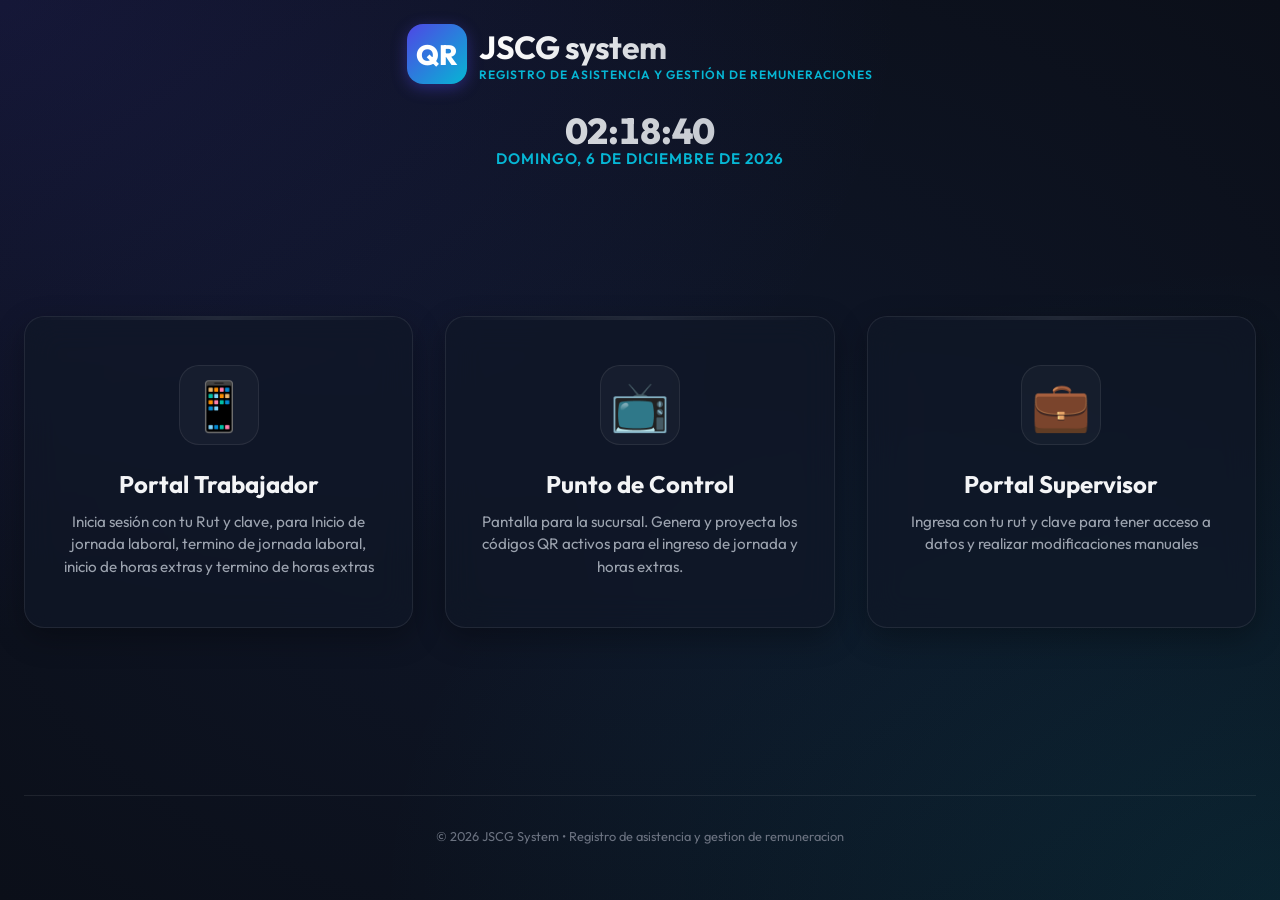
==== commit c6d23b67: "mas detallitos" ====
--- a/index.html
+++ b/index.html
@@ -16,14 +16,10 @@
                 <div class="brand-logo" style="width: 60px; height: 60px; font-size: 1.75rem; border-radius: 16px;">QR
                 </div>
                 <div class="brand-text" style="text-align: left;">
-                    <h1 style="font-size: 2rem;">JSCG</h1>
-                    <span>Asistencia & Remuneraciones</span>
+                    <h1 style="font-size: 2rem;">JSCG system</h1>
+                    <span>Registro de asistencia y gestión de remuneraciones</span>
                 </div>
             </div>
-            <p style="color: var(--text-secondary); max-width: 500px; margin: 0 auto; line-height: 1.6;">
-                Plataforma corporativa inteligente para el control de jornada laboral y liquidaciones de sueldo mediante
-                tecnología QR.
-            </p>
             <div id="live-time-wrapper" style="margin-top: 1.5rem;">
                 <div id="live-time" class="time-ticker" style="font-size: 2.25rem;">00:00:00</div>
                 <div id="live-date" class="date-ticker">Sábado, 27 de Junio</div>
@@ -36,8 +32,8 @@
             <a href="worker.html" class="card hub-card" id="btn-worker-portal">
                 <div class="hub-icon">📱</div>
                 <h2>Portal Trabajador</h2>
-                <p>Inicia sesión con tu Rut y clave, escaneando el codigo QR correspondiente para Inicio de jornada
-                    laboral, termino de jornada laboral , inicio de horas extras, termino de horas extras</p>
+                <p>Inicia sesión con tu Rut y clave, para Inicio de jornada     laboral, termino de jornada laboral,
+                    inicio de horas extras y termino de horas extras</p>
             </a>
 
             <!-- Tarjeta Punto de Control QR -->
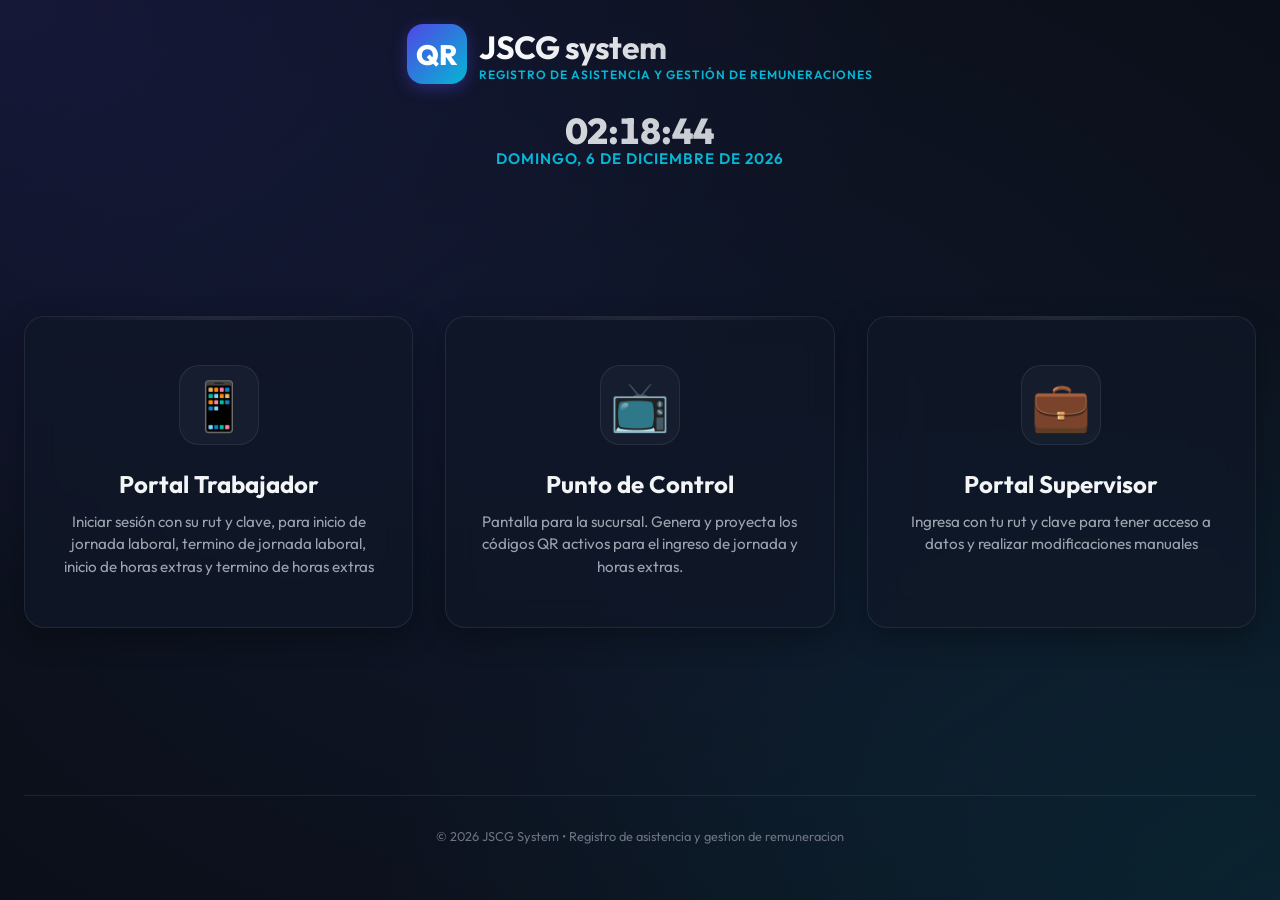
==== commit 22ff60ab: "changes changes" ====
--- a/index.html
+++ b/index.html
@@ -32,8 +32,7 @@
             <a href="worker.html" class="card hub-card" id="btn-worker-portal">
                 <div class="hub-icon">📱</div>
                 <h2>Portal Trabajador</h2>
-                <p>Inicia sesión con tu Rut y clave, para Inicio de jornada     laboral, termino de jornada laboral,
-                    inicio de horas extras y termino de horas extras</p>
+                <p>Iniciar sesión con su rut y clave, para inicio de jornada laboral, termino de jornada laboral, inicio de horas extras y termino de horas extras</p>
             </a>
 
             <!-- Tarjeta Punto de Control QR -->
